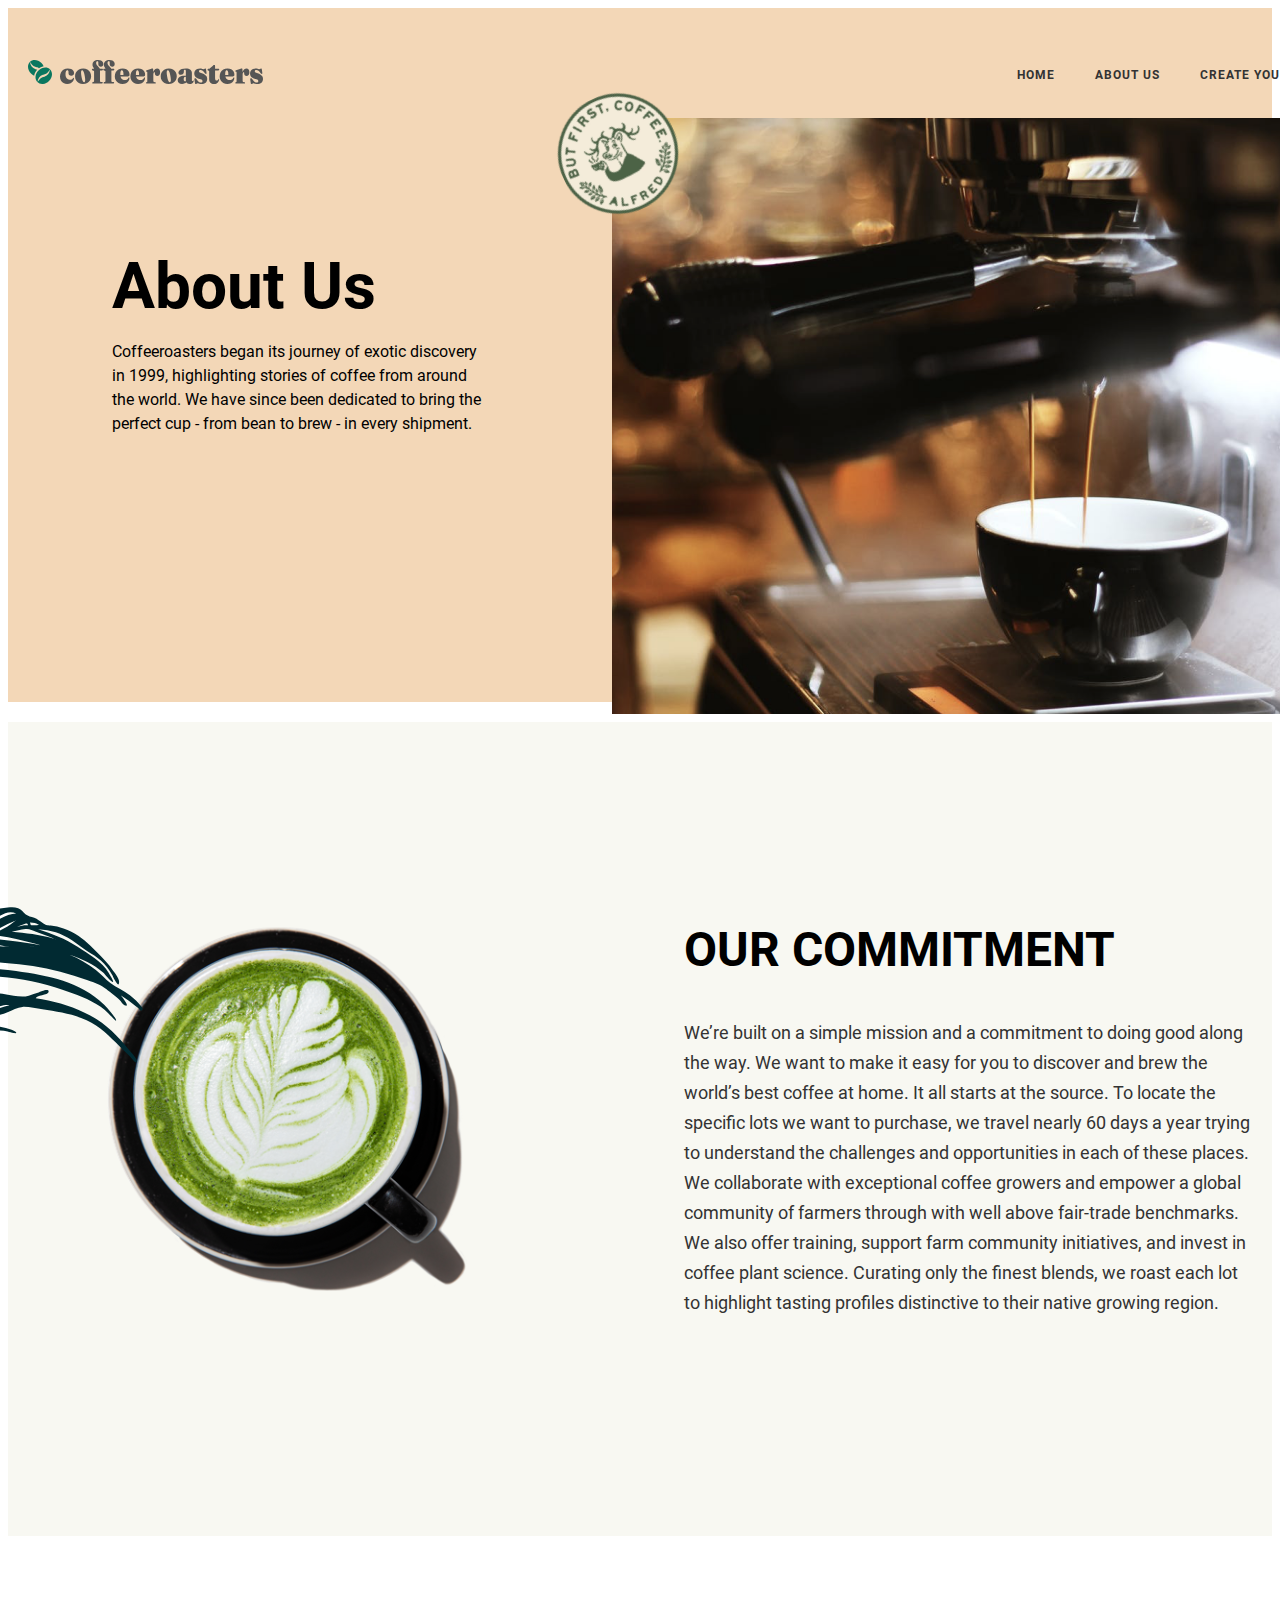
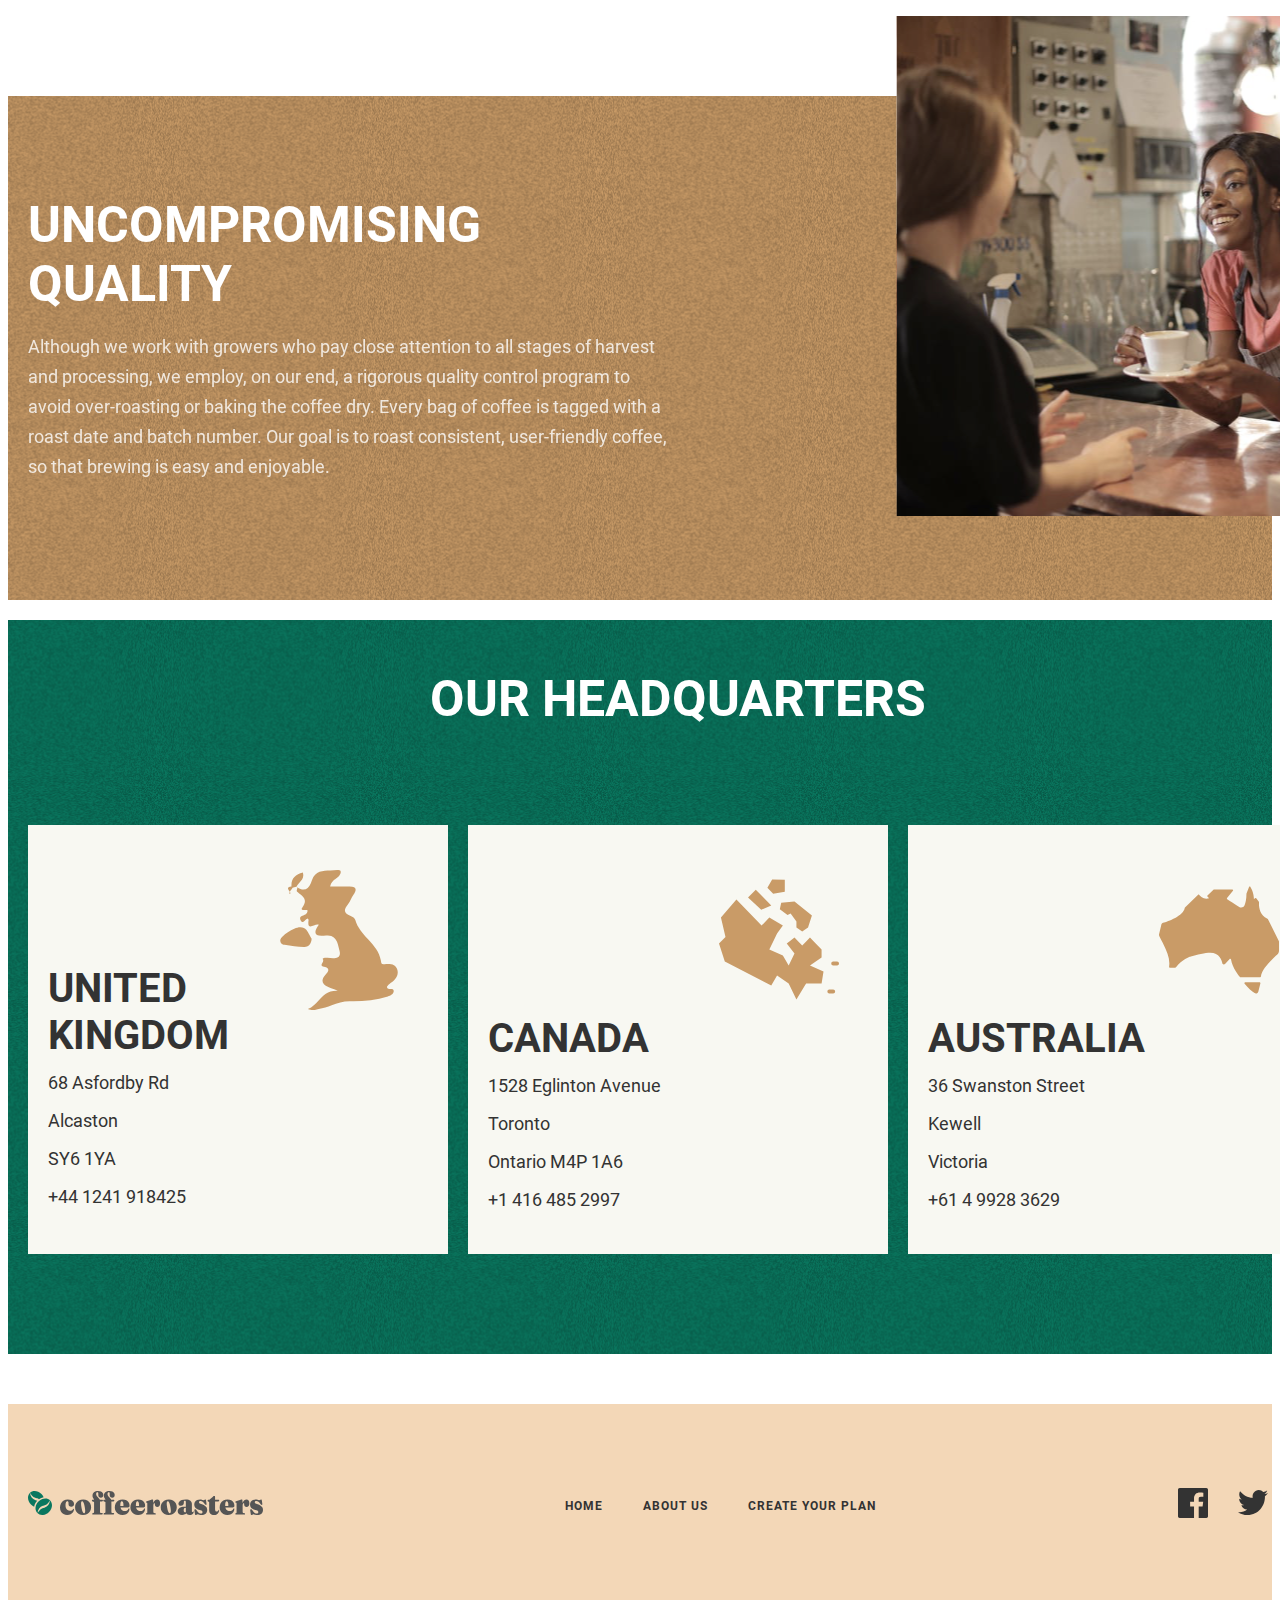
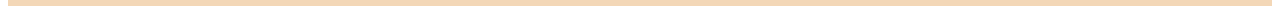
==== aboutus.html @ 7e629a8e "New commit" ====
<!DOCTYPE html>
<html lang="en">
<head>
    <meta charset="UTF-8">
    <meta http-equiv="X-UA-Compatible" content="IE=edge">
    <meta name="viewport" content="width=device-width, initial-scale=1.0">
    <title>Document</title>
    <link rel="stylesheet" href="./css/main.css">
</head>
<body>
    <!-- start site header -->
    <header class="site-header">
        <div class="container">
            <div class="header-wrapper">
                <a class="logo" href="index.html">
                    <img src="./images/logo.svg" alt="">
                </a>
                <ul class="header-list">
                    <li class="header-list-l">
                        <a class="header-a" href="">HOME</a>
                    </li>
                    <li class="header-list-l">
                        <a class="header-a" href="">ABOUT US</a>
                    </li>
                    <li class="header-list-l">
                        <a class="header-a" href="">Create your plan</a>
                    </li>
                </ul>
            </div>
        </div>
    </header>
    <!-- end of site header -->
    <section class="hero-section">
        
        <div class="container">
            <div class="hero-second-wrapper">
                <div class="second-hero-section-text">
                    <h2 class="second-section-main-text">About Us</h2>
                    <p class="second-section-next-text">Coffeeroasters began its journey of exotic discovery in 1999, highlighting stories of coffee from around the world. We have since been dedicated to bring the perfect cup - from bean to brew - in every shipment.</p>
                </div>
                <div class="second-hero-s-image">
                    <!-- <img class="dumalo" src="./images/bugu.svg" alt="" > -->
                    <img class="second-hero-image" src="./images/secondhero@2x.png"
                    width="710"
                    height="596"
                    alt="">
                </div>
                
            </div>
        </div>
        
    </section>
    <!-- end of hero section -->
    <!-- start next section -->
    <section class="commit">
        <div class="container">
            <div class="commit-wrapper">
                <img src="./images/cup.svg"
                width="360"
                height="364"
                alt="">
                <div class="commit-text">
                    <h2 class="commit-main-text">Our commitment</h2>
                    <p class="commit-next-text">We’re built on a simple mission and a commitment to doing good along the way. We want to make it easy for you to discover and brew the world’s best coffee at home. It all starts at the source. To locate the specific lots we want to purchase, we travel nearly 60 days a year trying to understand the challenges and opportunities in each of these places. We collaborate with exceptional coffee growers and empower a global community of farmers through with well above fair-trade benchmarks. We also offer training, support farm community initiatives, and invest in coffee plant science. Curating only the finest blends, we roast each lot to highlight tasting profiles distinctive to their native growing region.</p>
                </div>
            </div>
        </div>
    </section>
    <!-- end of next section -->
    <!-- start quality section -->
    <section class="quality">
        <div class="container">
            <div class="quality-wrapper">
                <div class="quality-text">
                    <h2 class="quality-main-text">Uncompromising quality</h2>
                    <p class="quality-next-text">
                        Although we work with growers who pay close attention to all stages of harvest and processing, we employ, on our end, a rigorous quality control program to avoid over-roasting or baking the coffee dry. Every bag of coffee is tagged with a roast date and batch number. Our goal is to roast consistent, user-friendly coffee, so that brewing is easy and enjoyable.
                    </p>
                </div>
                <div class="quality-img">
                    <img class="quality-hero" src="./images/negropa.svg" 
                    width="550"
                    height="500"
                    alt="">
                </div>
            </div>
        </div>
    </section>
    <!-- end of quality section -->
    <!-- start headquarter section -->
    <section class="headquarter">
        <div class="container">
            <h2 class="headquarter-text">Our headquarters</h2>
            <ul class="headquarter-wrap">
                <li class="headquarter-box">
                    <div class="hq-box-wrap">
                        <div class="hq-text-box">
                            <h3 class="hq-box-main-text">United Kingdom</h3>
                            <ul class="hq-box-text">
                                <li class="hq-box-text-start">68  Asfordby Rd</li>
                                <li class="hq-box-text-start"> Alcaston</li>
                                <li class="hq-box-text-start">SY6 1YA</li>
                                <li class="hq-box-text-start">+44 1241 918425</li>
                            </ul>
                        </div>
                        <img class="map-img" src="./images/unitedkingdom.svg"
                        width="120"
                        height="140"
                        alt="">
                    </div>
                </li>
                <li class="headquarter-box">
                    <div class="hq-box-wrap">
                        <div class="hq-text-box">
                            <h3 class="hq-box-main-text-2">Canada</h3>
                            <ul class="hq-box-text">
                                <li class="hq-box-text-start">1528  Eglinton Avenue</li>
                                <li class="hq-box-text-start"> Toronto</li>
                                <li class="hq-box-text-start">Ontario M4P 1A6</li>
                                <li class="hq-box-text-start">+1 416 485 2997</li>
                            </ul>
                        </div>
                        <img class="map-img" src="./images/canada.svg"
                        width="120"
                        height="140"
                        alt="">
                    </div>
                </li>
                <li class="headquarter-box">
                    <div class="hq-box-wrap">
                        <div class="hq-text-box">
                            <h3 class="hq-box-main-text-3">Australia</h3>
                            <ul class="hq-box-text">
                                <li class="hq-box-text-start">36 Swanston Street
                                </li>
                                <li class="hq-box-text-start"> Kewell</li>
                                <li class="hq-box-text-start">Victoria</li>
                                <li class="hq-box-text-start">+61 4 9928 3629</li>
                            </ul>
                        </div>
                        <img class="map-img" src="./images/australia.svg"
                        width="120"
                        height="140"
                        alt="">
                    </div>
                </li>
            </ul>
        </div>
    </section>
    <!-- end of headquarter section -->
    <footer class="site-footer">
        <div class="container">
            <div class="footer-wrapper">
                <a class="logo" href="index.html">
                    <img src="./images/logo.svg" alt="">
                </a>
                <ul class="header-list">
                    <li class="header-list-l">
                        <a class="header-a" href="">HOME</a>
                    </li>
                    <li class="header-list-l">
                        <a class="header-a" href="">ABOUT US</a>
                    </li>
                    <li class="header-list-l">
                        <a class="header-a" href="">Create your plan</a>
                    </li>
                </ul>
                <ul class="connection">
                    <li class="conn-list">
                        <a class="conn-icon" href="">
                            <img src="./images/facebook.svg" alt=""></a>
                        </li>
                        <li class="conn-list">
                            <a class="conn-icon" href="">
                                <img src="./images/twitter.svg" alt=""></a>
                            </li>
                            <li class="conn-list">
                                <a class="conn-icon" href="">
                                    <img src="./images/insta.svg" alt=""></a>
                                </li>
                            </ul>
                        </div>
                    </div>
                    
                </footer>
                <!-- end of footer -->
                
            </body>
            </html>
---- css/main.css ----
:root{
  --white:#fff;
  
}

@font-face {
  font-family: 'Roboto';
  font-style: normal;
  font-weight: 400;
  src: url('../fonts/roboto-v30-latin-regular.eot');
  src: url('../fonts/roboto-v30-latin-regular.eot?#iefix') format('embedded-opentype'), 
  url('../fonts/roboto-v30-latin-regular.woff2') format('woff2'), 
  url('../fonts/roboto-v30-latin-regular.woff') format('woff'), 
  
}
@font-face {
  font-family: 'Roboto';
  font-style: normal;
  font-weight: 500;
  src: url('../fonts/roboto-v30-latin-500.eot'); 
  src: url('../fonts/roboto-v30-latin-500.eot?#iefix') format('embedded-opentype'), 
  url('../fonts/roboto-v30-latin-500.woff2') format('woff2'), 
  url('../fonts/roboto-v30-latin-500.woff') format('woff'), 
  
}

@font-face {
  font-family: 'Roboto';
  font-style: normal;
  font-weight: 700;
  src: url('../fonts/roboto-v30-latin-700.eot'); 
  src: url('../fonts/roboto-v30-latin-700.eot?#iefix') format('embedded-opentype'), 
  url('../fonts/roboto-v30-latin-700.woff2') format('woff2'),
  url('../fonts/roboto-v30-latin-700.woff') format('woff'), 
}
*{
  box-sizing: border-box;
}
body{
  font-family: "Roboto" , "Arial" , sans-serif;
}
.container{
  width: 1340px;
  margin-right: auto;
  margin-left: auto;
  padding-right: 20px;
  padding-left: 20px;
  
}
.site-header{
  padding-top: 40px;
  background-image: url("../images/bi1.svg");
  /* background-repeat: no-repeat; */
  background-position: center;
  
}
.header-wrapper{
  display: flex;
  justify-content: space-between;
  align-items: center;
}

.header-list{
  display: flex;
  
}

.header-list-l{
  list-style: none;
}
.header-list-l:not(:last-child){
  padding-right: 40px;
}
.header-a{
  text-decoration: none;
  font-style: normal;
  font-weight: 700;
  font-size: 12px;
  line-height: 14px;
  /* identical to box height */
  
  letter-spacing: 1px;
  text-transform: uppercase;
  
  color: #333333;
}
.hero-section{
  display: flex;
  flex-direction: row-reverse;
  background-image: url("../images/bi1.svg");
  /* background-repeat: no-repeat; */
  background-position:  center ;
}

.hero-section-text{
  margin-left: -270px;
  
  
  
}
.section-main-text{
  margin-top: 156px;
  width: 475px;
  font-weight: 700;
  font-size: 64px;
  line-height: 75px;
  
  color: #000000;
  
}
.section-next-text{
  padding-bottom: 34px;
  width: 464px;
  font-weight: 400;
  font-size: 16px;
  line-height: 24px;
  
  color: #000000;
  
  mix-blend-mode: normal;
  
}
.section-a{
  display: inline-block;
  margin-bottom: 196px;
  
  /* width: 145px; */
  font-weight: 500;
  font-size: 16px;
  line-height: 19px;
  text-decoration: none;
  padding: 16px 24px;
  
  text-align: center;
  letter-spacing: 1px;
  text-transform: uppercase;
  
  color: #FFFFFF;
  mix-blend-mode: normal;
  
  background: #0A775F;
  border-radius: 100px;
  
}
.hero-s-image{
  position: relative;
  width: 710px;
  height: 696px;
  top: calc(50% - 16px);
  left: calc(50% - 1374px);
  
  
}
/* .hero-s-image::before{
  position: absolute;
  z-index: 1;
  background-position-x:calc( 50% - -31px);
  background-position-y: calc( 50% - 100px) ;
  top: 60px;
  left: 960px;
  display: inline-block;
  content: "";
  background-image: url("../images/bugu.svg");
  background-repeat: no-repeat;
  background-size: 160px;
  width: 250px;
  height: 200px;
  
  
} */
.dumalo{
  position: absolute;
  z-index: 1;
  top: -30px;
  left: 1310px;
  display: inline-block;
  width: 160px;
  height: 160px;
  
}
.hero-image{
  position: absolute;
  width: 710px;
  height: 696px;
  top: 32px;
  left: 1383px;
  
  
}

.collection{
  margin-top: 20px; 
  padding-top: 20px;
  background-image: url("../images/bi2.svg");
  /* background-repeat: no-repeat; */
  background-position:  center ;
  
}
.collection-main-text{
  
  font-weight: 700;
  font-size: 50px;
  line-height: 59px;
  text-align: center;
  font-variant: small-caps;
  
  color: #000000;
}

.collection-list-start{
  margin-right: 11px;
  position: relative;
  left: 163px;
  top: 30px;
  display: flex;
  align-items: center;
  
  
  list-style: none;
}

.collection-list-start::before{
  position: absolute;
  z-index: 1;
  top: calc(50% - 300px);
  left: calc(50% - 1077px);
  display: inline-block;
  content: "";
  background-image: url("../images/barg-d.svg");
  background-repeat: no-repeat;
  background-size: 100%;
  width: 400px;
  height: 400px;
  
}
.danche-img{
  width: 450px;
  height: 375px;
  margin-left: -150px;
}
.in-danche{
  margin-top: -100px;
  margin-left: 160px;
  
}
.in-danche-main-text{
  margin-bottom: 0;
  
  font-weight: 700;
  font-size: 33px;
  line-height: 26px;
  text-transform: uppercase;
  
  color: #333333;
}
.in-danche-next-text{
  width: 450px;
  font-weight: 400;
  font-size: 22px;
  line-height: 34px;
  color: #333333;
  
}
.collection-list-start-2{
  margin-right: 11px;
  position: relative;
  left: 163px;
  top: 30px;
  display: flex;
  align-items: center;
  
  
  list-style: none;
}
.collection-list-start-2::after{
  position: absolute;
  z-index: 1;
  
  top: calc(50% - 16px);
  left: calc(50% - -385px);
  
  display: inline-block;
  content: "";
  background-image: url("../images/barg-a.svg");
  background-repeat: no-repeat;
  background-size: 100%;
  width: 400px;
  height: 450px;
  
}
.gran-img{
  margin-top: 40px;
  margin-left: 100px;
}

.collection-list-start-3{
  margin-right: 11px;
  position: relative;
  left: 163px;
  top: 30px;
  display: flex;
  align-items: center;
  
  
  list-style: none;
}
.collection-list-start-3:after{
  position: absolute;
  
  
  top: calc(50% - 300px);
  left: calc(50% - -350px);
  
  display: inline-block;
  content: "";
  background-image: url("../images/barg-b.svg");
  background-repeat: no-repeat;
  background-size: 100%;
  width: 250px;
  height: 215px;
  
}
.in-danche-picolo{
  margin-left: 200px;
}
.collection-list-start-4{
  padding-bottom: 50px;
  margin-right: 11px;
  position: relative;
  left: 163px;
  top: 30px;
  display: flex;
  align-items: center;
  
  
  list-style: none;
}

.collection-list-start-4::before{
  position: absolute;
  z-index: 1;
  top: calc(50% - 203px);
  left: calc(50% - 1005px);
  display: inline-block;
  content: "";
  background-image: url("../images/barg-c.svg");
  background-repeat: no-repeat;
  background-size: 100%;
  width: 316px;
  height: 290px;
  
}


.choose{
  
  background-image: url("../images/bi3.svg");
  
  background-position:  center ;
  height: 703px;
  
}
.choose-main-text{
  margin-top: 0;
  margin-bottom: 0;
  
  padding-top: 50px;
  font-weight: 700;
  font-size: 50px;
  line-height: 59px;
  /* identical to box height */
  
  text-align: center;
  text-transform: uppercase;
  
  color: #FFFFFF;
  
}
.choose-next-text{
  margin-right: auto;
  margin-left: auto;
  width: 581px;
  font-weight: 400;
  font-size: 16px;
  line-height: 28px;
  text-align: center;
  
  color: #FFFFFF;
  
  mix-blend-mode: normal;
  opacity: 0.8;
  
}
.choose-wrapper{
  display: flex;
  position: absolute;
  left: calc(50% - 703px);
  margin-top: 60px;
}
.choose-wrapper::before{
  position: absolute;
  z-index: 1;
  top: calc(50% - 370px);
  left: calc(50% - 700px);
  display: inline-block;
  content: "";
  background-image: url("../images/harflar.svg");
  background-repeat: no-repeat;
  background-size: 100%;
  width: 110px;
  height: 120px;
  
}
.choose-list:nth-child(2){
  padding-right: 20px;
  padding-left: 20px;
}
.choose-list{
  list-style: none;
  
}
.choose-list-text{
  margin-bottom: 0;
  font-weight: 700;
  font-size: 28px;
  line-height: 35px;
  text-transform: uppercase;
  
  color: #333333;
  
}
.choose-list-next-text{
  width: 370px;
  font-weight: 400;
  font-size: 18px;
  line-height: 28px;
  
  color: #333333;
  
}

.work{
  margin-top: 289px;
  background-image: url("../images/bi4.svg");
  
  background-position:  center ;
  height: 826px;
  
}
.work::after{
  position: relative;
  z-index: 1;
  top: calc(50% - 1039px);
  left: calc(50% - -418px);
  
  display: inline-block;
  content: "";
  background-image: url("../images/butfirst.svg");
  background-repeat: no-repeat;
  background-size: 100%;
  width: 190px;
  height: 150px;
  
}

.line{
  margin-top: 110px;
  
}
.kvadrat{
  display: flex;
  position: relative;
  
}
.kvadrat-s:nth-child(2){
  
  margin-left: 437px;
}
.kvadrat-s:nth-child(3){
  margin-left: 880px;
}
.kvadrat-s{
  width: 60px;
  height: 60px;
  background: #F8F8F2;
  border: 4px solid #C99B67;
  position: absolute;
  top: calc(50% - 36px);
}
.work-boxes{
  display: flex;
  padding-top: 20px;
  padding-left: 0;
  
}
.work-list{
  list-style: none;
  width: 420px;
  height: 396px;
  
  background: #F8F8F2;
  
}
.work-list:nth-child(2){
  margin-right: 20px;
  margin-left: 20px;
}
.work-num{
  text-align: end;
  margin: 20px 20px;
  font-weight: 400;
  font-size: 50px;
  line-height: 50px;
  color: #333333;
  
  opacity: 0.8;
  
}
.work-text{
  margin-left: 20px;
  width: 231px;
  font-weight: 700;
  font-size: 33px;
  line-height: 47px;
  text-transform: uppercase;
  
  color: #333333;
  
}
.work-next-text{
  margin-left: 20px;
  width: 385px;
  font-weight: 400;
  font-size: 18px;
  line-height: 28px;
  color: #333333;
  
}
/* second-page */

.hero-second-wrapper{
  display: flex;
  justify-content: space-between;
  
}
.second-hero-section-text{
  width: 372px;
  margin-left: 84px;
  
}
.second-section-main-text{
  margin-top: 150px;
  margin-bottom: 0;
  font-weight: 700;
  font-size: 64px;
  line-height: 75px;
  color: #000000;
  
}
.second-section-next-text{
  padding-bottom: 250px;
  font-weight: 400;
  font-size: 16px;
  line-height: 24px;
  color: #000000;
  
}
.second-hero-s-image{
  position: relative;
  /* width: 710px;
  height: 596px;
  top: calc(50% - 16px);
  left: calc(50% - 565px); */
  
  
}
.second-hero-s-image::before{
  position: absolute;
  z-index: 1;
  content: "";
  display: inline-block;
  width: 160px;
  height: 160px;
  background-image: url("../images/bugu.svg");
  background-repeat: no-repeat;
  background-size: 160px;
  transform: translate(-446%, -16%);
  
}
.second-hero-image{
  position: absolute;
  width: 710px;
  height: 596px;
  top: calc(50% - 283px);
  left: calc(50% - 640px);
  
}
.commit{ 
  margin-top: 20px;
  padding-top: 160px;
  background-image: url("../images/bi2.svg");
  /* background-repeat: no-repeat; */
  background-position:  center ;
  
}
.commit-wrapper{
  position: relative;
  padding-bottom: 200px;
  display: flex;
  justify-content: space-around;
  align-items: center;
  
}
.commit-text{
  padding-left: 60px;
  width: 626px;
  
}
.commit-main-text{
  font-weight: 700;
  font-size: 48px;
  line-height: 56px;
  text-transform: uppercase;
  
  color: #000000;
  
}
.commit-next-text{
  font-weight: 400;
  font-size: 18px;
  line-height: 30px;
  color: #333333;
  
}
.commit-wrapper::before{
  position: absolute;
  z-index: 1;
  top: calc(50% - 410px);
  left: calc(50% - 935px);
  display: inline-block;
  content: "";
  background-image: url("../images/barg-d.svg");
  background-repeat: no-repeat;
  background-size: 100%;
  width: 400px;
  height: 400px;
  
}
.quality{
  margin-top: 160px;
  background-image: url("../images/bi3.svg");
  
  background-position:  center ;
  
}
.quality-wrapper{
  display: flex;
  justify-content: space-between;
  
}
.quality-text{
  width: 639px;
  padding-top: 100px;
  
}
.quality-main-text{
  margin: 0;
  width: 400px;
  font-weight: 700;
  font-size: 50px;
  line-height: 59px;
  text-transform: uppercase;
  
  color: #FFFFFF;
}
.quality-next-text{
  font-weight: 400;
  font-size: 18px;
  line-height: 30px;
  color: #FFFFFF;
  
  mix-blend-mode: normal;
  opacity: 0.8;
  
}
.quality-img{
  position: relative;
  top: -80px;
  left: 60px;
  
}
.quality-hero{
  width: 550px;
  height: 500px;
}

.headquarter{
  margin-top: 20px;
  background-image: url("../images/bi4.svg");
  
  background-position:  center ;
  
}
.headquarter-text{
  margin: 0;
  padding-top: 50px;
  font-weight: 700;
  font-size: 50px;
  line-height: 59px;
  text-align: center;
  text-transform: uppercase;
  color: #FFFFFF;
}
.headquarter-wrap{
  padding: 0;
  display: flex;
  
}
.headquarter-box{
  margin-top: 80px;
  margin-bottom: 100px;
  list-style: none;
  width: 433px;
  /* height: 396px; */
  background: #F8F8F2;
  
}
.hq-box-wrap{
  display: flex;
  
}
.hq-text-box{
  
}
.hq-box-main-text{
  margin: 0;
  padding-top: 140px;
  padding-left: 20px;
  width: 231px;
  font-weight: 700;
  font-size: 40px;
  line-height: 47px;
  text-transform: uppercase;
  color: #333333;
}
.hq-box-main-text-2{
  margin: 0;
  padding-top: 190px;
  padding-left: 20px;
  width: 231px;
  font-weight: 700;
  font-size: 40px;
  line-height: 47px;
  text-transform: uppercase;
  color: #333333;
}
.hq-box-main-text-3{
  margin: 0;
  padding-top: 190px;
  padding-left: 20px;
  width: 231px;
  font-weight: 700;
  font-size: 40px;
  line-height: 47px;
  text-transform: uppercase;
  color: #333333;
}
.hq-box-text{
  padding-left: 20px;
  padding-bottom: 40px;
}
.hq-box-text-start{
  margin-top: 10px;
  list-style: none;
  font-weight: 400;
  font-size: 18px;
  line-height: 28px;
  color: #333333;
  
}
.map-img{
  margin-top: 45px;
  margin-left: 20px;
}
.headquarter-box:nth-child(2){
  margin-right: 20px;
  margin-left: 20px;
}










.site-footer{
  margin-top: 50px;
  padding-top: 68px;
  padding-bottom: 68px;
  background-image: url("../images/bi1.svg");
  
  background-position: center;
  
}
.footer-wrapper{
  display: flex;
  justify-content: space-between;
  align-items: center;
  
}

.connection{
  display: flex;
  align-items: center;
  
}
.conn-list{
  list-style: none;
  
}
.conn-list:nth-child(2){
  padding-right: 30px;
  padding-left: 30px;
}
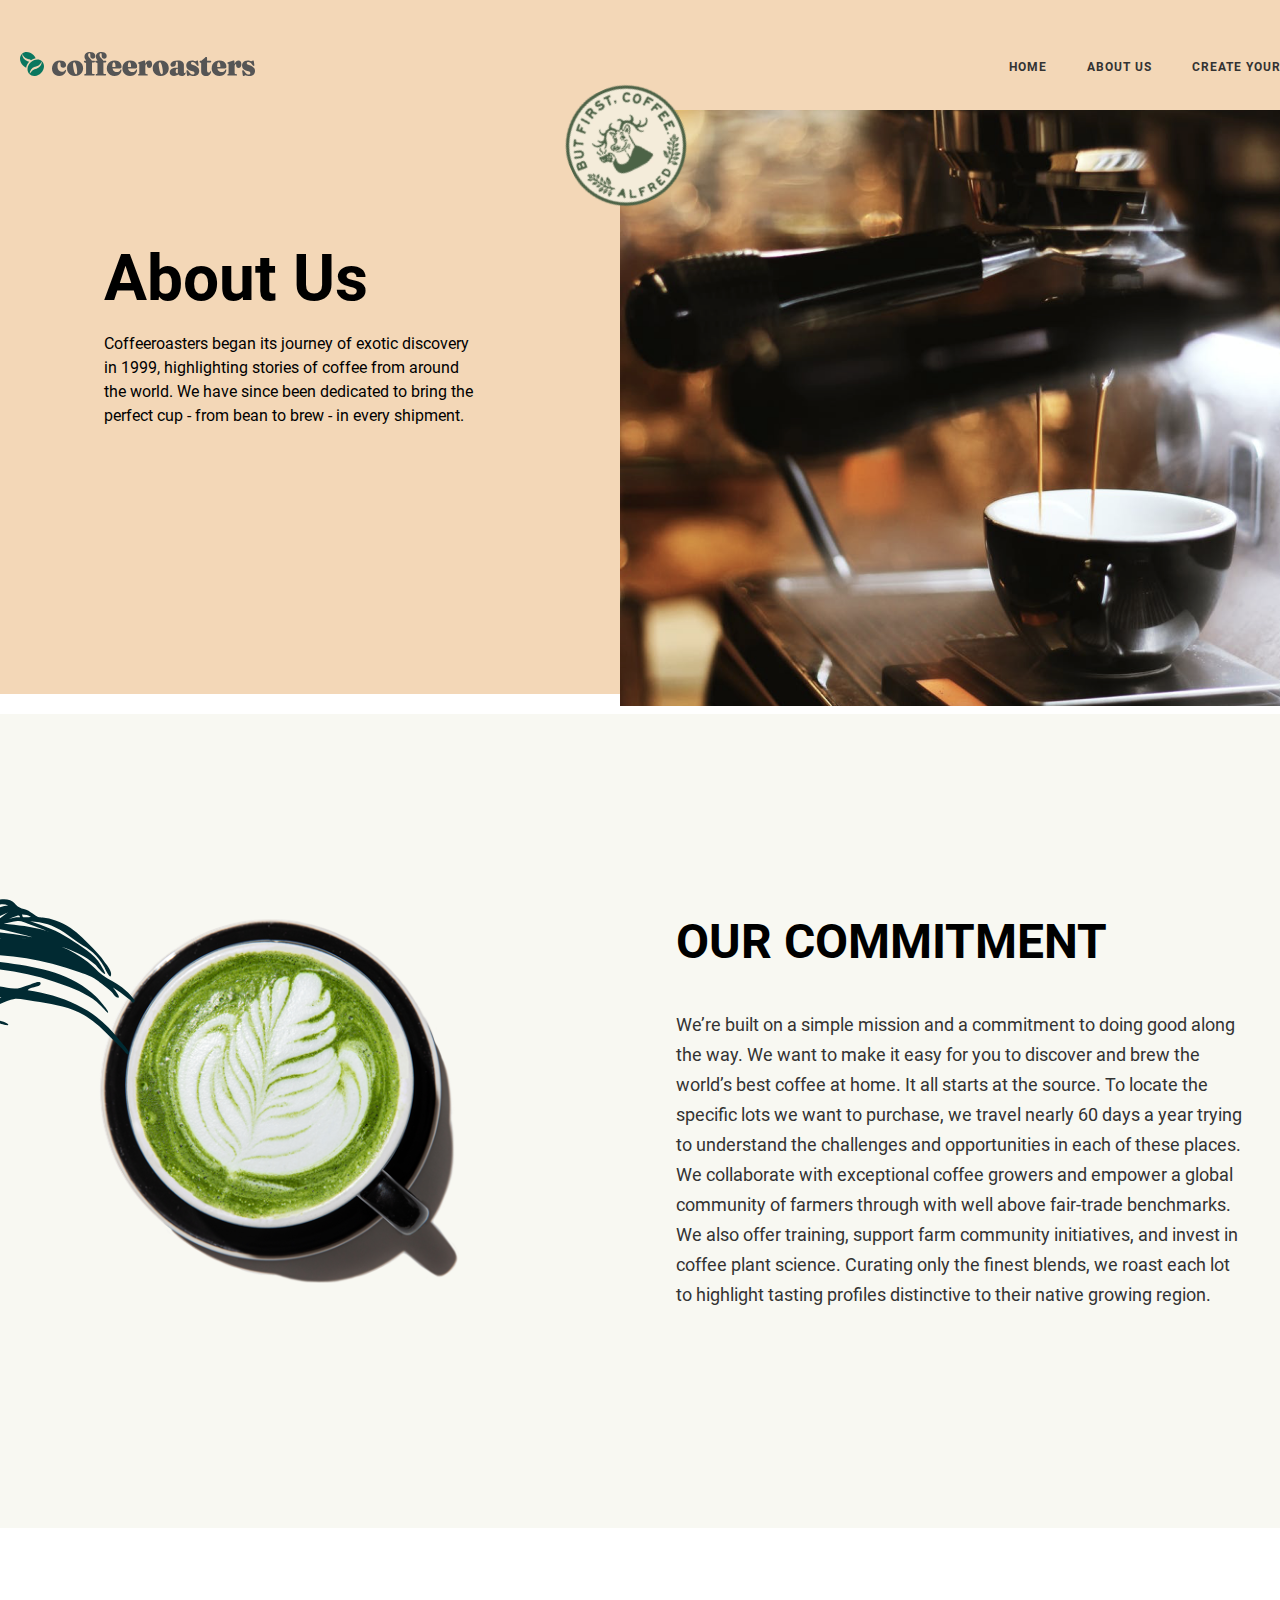
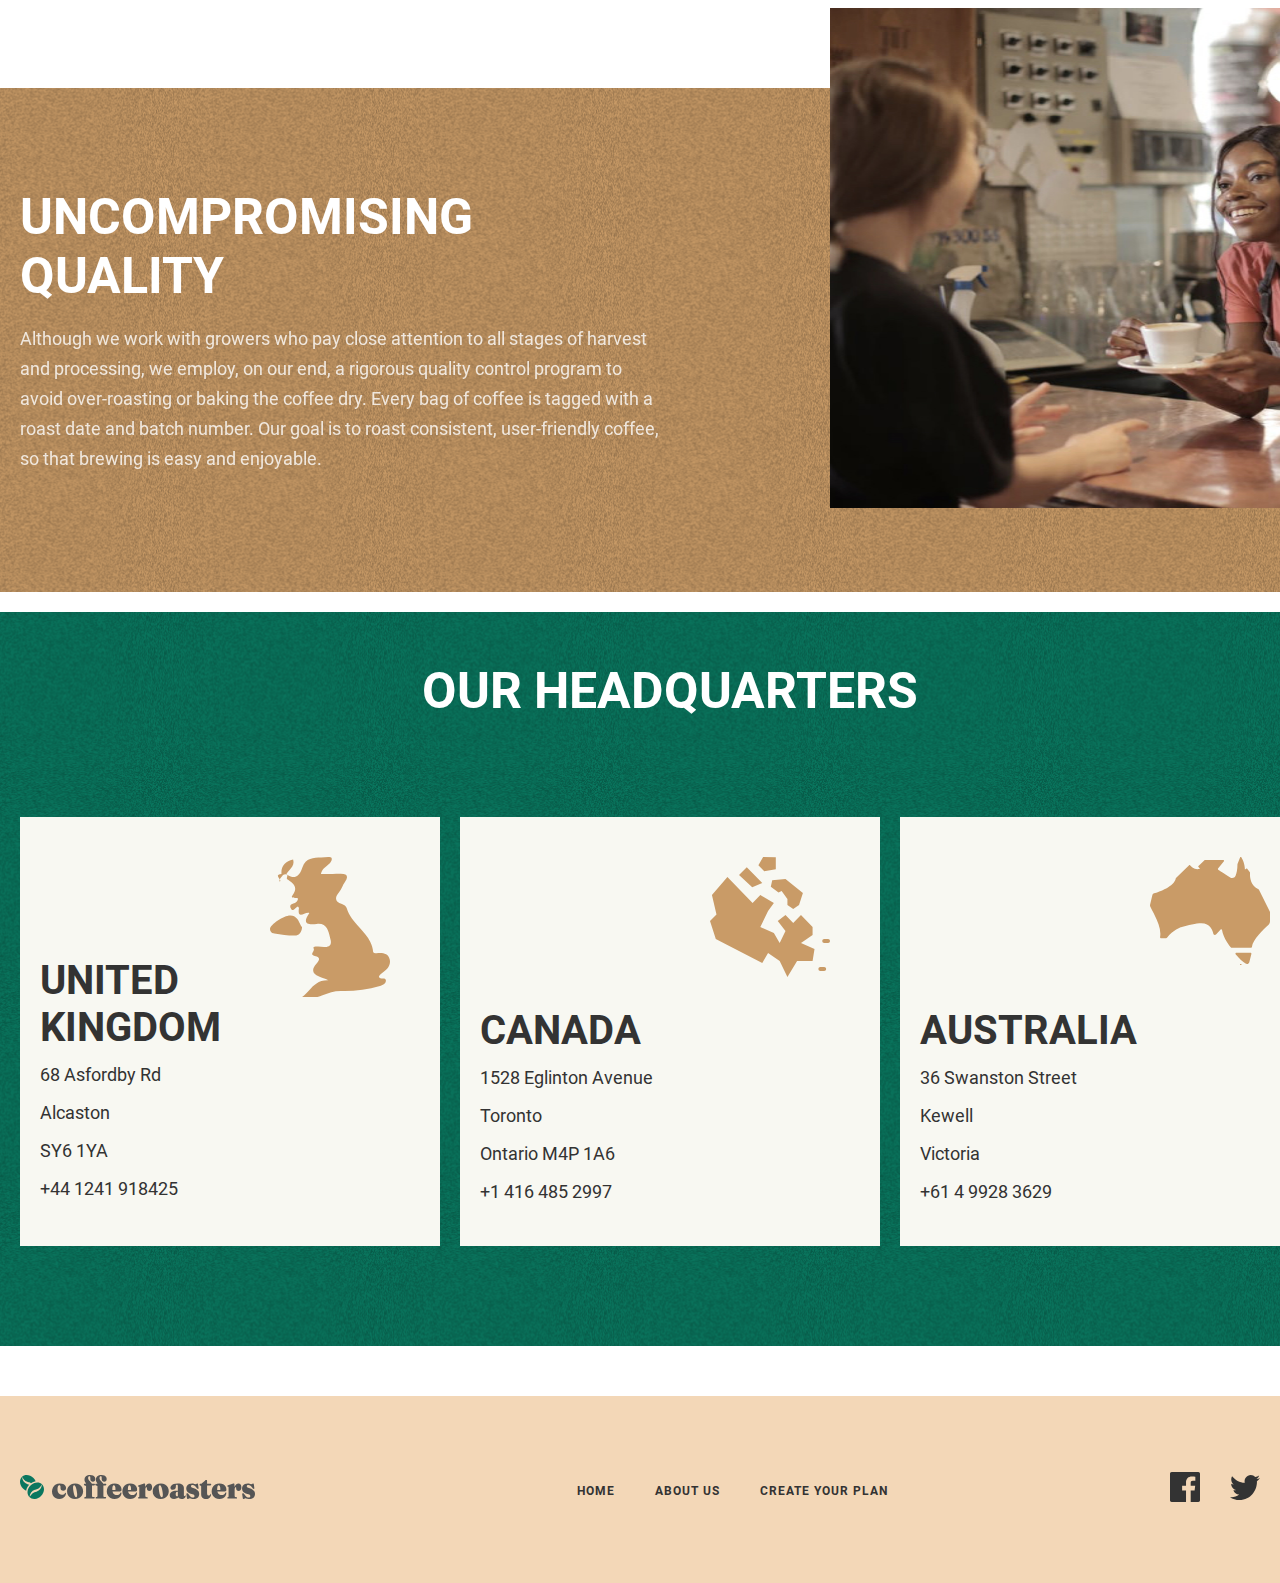
==== commit 02e5241a: "Change aboutus page" ====
--- a/aboutus.html
+++ b/aboutus.html
@@ -17,13 +17,13 @@
                 </a>
                 <ul class="header-list">
                     <li class="header-list-l">
-                        <a class="header-a" href="">HOME</a>
+                        <a class="header-a" href="index.html">HOME</a>
                     </li>
                     <li class="header-list-l">
-                        <a class="header-a" href="">ABOUT US</a>
+                        <a class="header-a" href="aboutus.html">ABOUT US</a>
                     </li>
                     <li class="header-list-l">
-                        <a class="header-a" href="">Create your plan</a>
+                        <a class="header-a" href="createplan.html">Create your plan</a>
                     </li>
                 </ul>
             </div>
@@ -78,7 +78,7 @@
                     </p>
                 </div>
                 <div class="quality-img">
-                    <img class="quality-hero" src="./images/negropa.svg" 
+                    <img class="quality-hero" src="./images/negropa.jpg" 
                     width="550"
                     height="500"
                     alt="">
@@ -95,53 +95,55 @@
                 <li class="headquarter-box">
                     <div class="hq-box-wrap">
                         <div class="hq-text-box">
-                            <h3 class="hq-box-main-text">United Kingdom</h3>
+                            <h3 class="hq-box-main-text">
+                                <a class="hq-a-box" href="">United Kingdom</a>
+                                </h3>
                             <ul class="hq-box-text">
                                 <li class="hq-box-text-start">68  Asfordby Rd</li>
                                 <li class="hq-box-text-start"> Alcaston</li>
                                 <li class="hq-box-text-start">SY6 1YA</li>
-                                <li class="hq-box-text-start">+44 1241 918425</li>
+                                <li class="hq-box-text-start">
+                                    <a class="tel-hq" href="tel:+441241918425">
+                                        +44 1241 918425</a>
+                                    </li>
                             </ul>
                         </div>
-                        <img class="map-img" src="./images/unitedkingdom.svg"
-                        width="120"
-                        height="140"
-                        alt="">
                     </div>
                 </li>
                 <li class="headquarter-box">
                     <div class="hq-box-wrap">
                         <div class="hq-text-box">
-                            <h3 class="hq-box-main-text-2">Canada</h3>
+                            <h3 class="hq-box-main-text-2">
+                                <a class="hq-a-box" href="">Canada</a>
+                                </h3>
                             <ul class="hq-box-text">
                                 <li class="hq-box-text-start">1528  Eglinton Avenue</li>
                                 <li class="hq-box-text-start"> Toronto</li>
                                 <li class="hq-box-text-start">Ontario M4P 1A6</li>
-                                <li class="hq-box-text-start">+1 416 485 2997</li>
+                                <li class="hq-box-text-start">
+                                   <a class="tel-hq" href="tel:+14164852997"> +1 416 485 2997</a></li>
                             </ul>
                         </div>
-                        <img class="map-img" src="./images/canada.svg"
-                        width="120"
-                        height="140"
-                        alt="">
                     </div>
                 </li>
                 <li class="headquarter-box">
                     <div class="hq-box-wrap">
                         <div class="hq-text-box">
-                            <h3 class="hq-box-main-text-3">Australia</h3>
+                            <h3 class="hq-box-main-text-3">
+                                <a class="hq-a-box" href="">Australia</a>
+                                </h3>
                             <ul class="hq-box-text">
                                 <li class="hq-box-text-start">36 Swanston Street
                                 </li>
                                 <li class="hq-box-text-start"> Kewell</li>
                                 <li class="hq-box-text-start">Victoria</li>
-                                <li class="hq-box-text-start">+61 4 9928 3629</li>
+                                <li class="hq-box-text-start">
+                                    <a class="tel-hq" href="tel:+61499283629">
+                                        +61 4 9928 3629</a>
+                                    </li>
+                                </li>
                             </ul>
                         </div>
-                        <img class="map-img" src="./images/australia.svg"
-                        width="120"
-                        height="140"
-                        alt="">
                     </div>
                 </li>
             </ul>
@@ -156,13 +158,13 @@
                 </a>
                 <ul class="header-list">
                     <li class="header-list-l">
-                        <a class="header-a" href="">HOME</a>
+                        <a class="header-a" href="index.html">HOME</a>
                     </li>
                     <li class="header-list-l">
-                        <a class="header-a" href="">ABOUT US</a>
+                        <a class="header-a" href="aboutus.html">ABOUT US</a>
                     </li>
                     <li class="header-list-l">
-                        <a class="header-a" href="">Create your plan</a>
+                        <a class="header-a" href="createplan.html">Create your plan</a>
                     </li>
                 </ul>
                 <ul class="connection">
--- a/css/main.css
+++ b/css/main.css
@@ -37,7 +37,9 @@
   box-sizing: border-box;
 }
 body{
+  margin: 0;
   font-family: "Roboto" , "Arial" , sans-serif;
+  overflow-x: hidden;
 }
 .container{
   width: 1340px;
@@ -47,6 +49,20 @@
   padding-left: 20px;
   
 }
+.visually-hidden {
+  position: absolute;
+  width: 1px;
+  height: 1px;
+  margin: -1px;
+  border: 0;
+  padding: 0;
+  
+  white-space: nowrap;
+  clip-path: inset(100%);
+  clip: rect(0 0 0 0);
+  overflow: hidden;
+}
+
 .site-header{
   padding-top: 40px;
   background-image: url("../images/bi1.svg");
@@ -68,6 +84,7 @@
 .header-list-l{
   list-style: none;
 }
+
 .header-list-l:not(:last-child){
   padding-right: 40px;
 }
@@ -86,17 +103,15 @@
 }
 .hero-section{
   display: flex;
-  flex-direction: row-reverse;
   background-image: url("../images/bi1.svg");
   /* background-repeat: no-repeat; */
   background-position:  center ;
+
 }
 
 .hero-section-text{
-  margin-left: -270px;
-  
-  
-  
+  margin-left: 84px;
+
 }
 .section-main-text{
   margin-top: 156px;
@@ -144,47 +159,26 @@
 }
 .hero-s-image{
   position: relative;
-  width: 710px;
-  height: 696px;
-  top: calc(50% - 16px);
-  left: calc(50% - 1374px);
-  
-  
-}
-/* .hero-s-image::before{
+}
+.hero-s-image::before{
   position: absolute;
   z-index: 1;
-  background-position-x:calc( 50% - -31px);
-  background-position-y: calc( 50% - 100px) ;
-  top: 60px;
-  left: 960px;
-  display: inline-block;
-  content: "";
+  content: "";
+  display: inline-block;
+  width: 160px;
+  height: 160px;
   background-image: url("../images/bugu.svg");
   background-repeat: no-repeat;
   background-size: 160px;
-  width: 250px;
-  height: 200px;
-  
-  
-} */
-.dumalo{
-  position: absolute;
-  z-index: 1;
-  top: -30px;
-  left: 1310px;
-  display: inline-block;
-  width: 160px;
-  height: 160px;
+  transform: translate(420%, -474%);
   
 }
 .hero-image{
   position: absolute;
   width: 710px;
   height: 696px;
-  top: 32px;
-  left: 1383px;
-  
+  top: calc(50% - 696px);
+  left: calc(50% + 95px);
   
 }
 
@@ -536,6 +530,10 @@
   color: #333333;
   
 }
+
+
+
+
 /* second-page */
 
 .hero-second-wrapper{
@@ -717,6 +715,7 @@
   
 }
 .headquarter-box{
+  position: relative;
   margin-top: 80px;
   margin-bottom: 100px;
   list-style: none;
@@ -724,6 +723,34 @@
   /* height: 396px; */
   background: #F8F8F2;
   
+}
+
+.headquarter-box::after{
+  position: absolute;
+  top: 40px;
+  left: 250px;
+  content: "";
+  background-image: url("../images/unitedkingdom.svg");
+  width: 120px;
+  height: 140px;
+}
+.headquarter-box:nth-child(2):after{
+  position: absolute;
+  top: 40px;
+  left: 250px;
+  content: "";
+  background-image: url("../images/canada.svg");
+  width: 120px;
+  height: 120px;
+}
+.headquarter-box:nth-child(3):after{
+  position: absolute;
+  top: 40px;
+  left: 250px;
+  content: "";
+  background-image: url("../images/australia.svg");
+  width: 120px;
+  height: 108px;
 }
 .hq-box-wrap{
   display: flex;
@@ -743,6 +770,10 @@
   text-transform: uppercase;
   color: #333333;
 }
+.hq-a-box{
+  color: #333333;
+  text-decoration: none;
+}
 .hq-box-main-text-2{
   margin: 0;
   padding-top: 190px;
@@ -778,6 +809,16 @@
   color: #333333;
   
 }
+.tel-hq{
+  text-decoration: none;
+  list-style: none;
+  font-weight: 400;
+  font-size: 18px;
+  line-height: 28px;
+  color: #333333;
+  
+
+}
 .map-img{
   margin-top: 45px;
   margin-left: 20px;
@@ -786,6 +827,258 @@
   margin-right: 20px;
   margin-left: 20px;
 }
+
+
+
+
+/* last page */
+
+.work-2{
+  margin-top: 20px;
+  background-image: url("../images/bi4.svg");
+  
+  background-position:  center ;
+  height: 620px;
+  
+}
+
+.form-section{
+  margin-top: 20px;
+  background-image: url("../images/bi2.svg");
+  /* background-repeat: no-repeat; */
+  background-position:  center ;
+  
+}
+.form-section-wrap{
+  display: flex;
+  
+}
+.reference{
+  padding-top: 20px;
+  padding-left: 0;
+}
+.reference-list{
+  padding-top: 35px;
+  list-style: none;
+  
+}
+.reference-a{
+  padding-bottom: 5px;
+  text-decoration: none;
+  font-weight: 700;
+  font-size: 28px;
+  line-height: 33px;
+  text-transform: uppercase;
+  
+  color: #555555;
+}
+.reference-a:hover{
+  color: #000000;
+  border-bottom: 4px dashed #C99B67;
+}
+
+.form-s{
+  
+}
+.form-s-u{
+  
+}
+.form-s-l{
+  list-style: none;
+  
+}
+.new-tag{
+  padding-top: 60px;
+  padding-left: 280px;
+  
+}
+.new-s-tag{
+  /* width: 660px; */
+  list-style: none;
+  font-weight: 700;
+  font-size: 32px;
+  line-height: 35px;
+  text-transform: uppercase;
+  
+  color: #000000;
+  
+  
+}
+.new-s-tag::after{
+  content: "";
+  display: inline-block;
+  background-image: url("../images/strelka.svg");
+  background-repeat: no-repeat;
+  background-position: calc(50%) calc(50% - 2px);
+  width: 17px;
+  height: 20px;
+  margin-left: 55px;
+  
+}
+.sum-wrap{
+  position: relative;
+  display: flex;
+  
+}
+.sum-wrap::after{
+  position: absolute;
+  z-index: 1;
+  top: calc(50% + 11px);
+  left: calc(50% + 385px);
+  display: inline-block;
+  content: "";
+  background-image: url(../images/group.svg);
+  background-repeat: no-repeat;
+  background-size: 100%;
+  width: 400px;
+  height: 450px;
+}
+.sum-wrap-1{
+  display: flex;
+  
+}
+.sum-wrap-2{
+  position: relative;
+  display: flex;
+  
+}
+.sum-wrap-2::before {
+  position: absolute;
+  z-index: 1;
+  top: calc(50% - 150px);
+  left: calc(50% - 1240px);
+  display: inline-block;
+  content: "";
+  background-image: url(../images/barg-d.svg);
+  background-repeat: no-repeat;
+  background-size: 100%;
+  width: 400px;
+  height: 400px;
+}
+.sum-wrap-3{
+  display: flex;
+  
+}
+.sum-wrap-4{
+  position: relative;
+  display: flex;
+  
+}
+.sum-wrap-4::before {
+  position: absolute;
+  z-index: 1;
+  top: calc(50% - 140px);
+  left: calc(50% - 1170px);
+  display: inline-block;
+  content: "";
+  background-image: url(../images/barg-c.svg);
+  background-repeat: no-repeat;
+  background-size: 100%;
+  width: 316px;
+  height: 290px;
+}
+
+.sum-l{
+  margin-top: 20px;
+  
+}
+.sum-l:nth-child(2){
+  margin-right: 18px;
+  margin-left: 18px;
+}
+
+
+.sum-i:checked ~ .radio-box{
+  color: white;
+  background: #0A775F;
+  
+}
+
+
+
+.radio-box{
+  width: 210px;
+  height: 225px;
+  color: #333333;
+  background-color:  rgba(10, 119, 95, 0.2);
+  
+  
+}
+.radio-h{
+  margin: 0;
+  padding-top: 30px;
+  padding-left: 16px;
+  font-weight: 700;
+  font-size: 22px;
+  line-height: 28px;
+  text-transform: uppercase;
+  
+  
+}
+.radio-p{
+  padding-right: 16px;
+  padding-left: 16px;
+  font-weight: 400;
+  font-size: 18px;
+  line-height: 24px;
+  
+}
+.order{
+  margin-top: 100px;
+  margin-left: 318px;
+  width: 666px;
+  height: 181px;
+  
+  background: #C99B67;
+  
+}
+.order-d{
+  width: 630px;
+  padding-top: 40px;
+  padding-left: 20px;
+}
+.order-s{
+  font-weight: 400;
+  font-size: 16px;
+  line-height: 19px;
+  text-transform: uppercase;
+  
+  color: #FFFFFF;
+  
+}
+.order-text{
+  font-weight: 700;
+  font-size: 24px;
+  line-height: 34px;
+  color: #FFFFFF;
+  
+}
+.green-1{
+  font-weight: 700;
+  font-size: 24px;
+  line-height: 34px;
+  color: #333333;
+  
+}
+.open-bt{
+  margin-top: 20px;
+  margin-bottom: 50px;
+  margin-left: 785px;
+  border: none;
+  padding: 16px 24px;
+  font-weight: 500;
+  font-size: 16px;
+  line-height: 19px;
+  
+  text-align: center;
+  letter-spacing: 1px;
+  text-transform: uppercase;
+  color: #FFFFFF;
+  
+  background: #0A775F;
+  border-radius: 100px;
+}
+
 
 
 
@@ -813,6 +1106,8 @@
 }
 
 .connection{
+  margin: 0;
+  padding: 0;
   display: flex;
   align-items: center;
   
@@ -825,3 +1120,136 @@
   padding-right: 30px;
   padding-left: 30px;
 }
+
+
+.modal{
+  position: fixed;
+  top: 0;
+  left: 0;
+  z-index: 10;
+  width: 100%;
+  height: 100%;
+  background-color: #00000080;
+  display: none;
+  
+}
+.modal-open{
+  display: block;
+}
+
+@keyframes modal-animation{
+  /* 0%{
+    top: 0;
+  }
+  50%{
+    
+  }
+  100%{
+    top: -500;
+  } */
+  from{
+    width: 561px;
+    height: 485px;
+    margin-top: 150px;
+    
+  }
+  to{
+    width: 561px;
+    height: 485px;
+    margin-top: -500px;
+  }
+}
+.modal-box{
+  margin-right: auto;
+  margin-left: auto;
+  width: 561px;
+  height: 485px;
+  background-color: white;
+  
+  animation-name: modal-animation;
+  animation-duration: 2s;
+  animation-iteration-count: none;
+  animation-direction: alternate-reverse;
+  animation-timing-function: ease-in;
+  animation-fill-mode: forwards;
+  
+  
+}
+.modal-main-text{
+  /* width: 400px; */
+  padding: 19px 210px 19px 30px;
+  font-weight: 700;
+  font-size: 30px;
+  line-height: 44px;
+  text-transform: uppercase;
+  background: #C99B67;
+  color: #FFFFFF;
+}
+.modal-next-text{
+  margin-top: 50px;
+  margin-bottom: 0;
+  width: 501px;
+  margin-left: 19px;
+  font-weight: 500;
+  font-size: 24px;
+  line-height: 34px;
+  
+  color: #000000;
+  
+}
+.green{
+  font-weight: 500;
+  font-size: 24px;
+  line-height: 34px;
+  
+  color:  #0A775F;
+  
+}
+.modal-p-text{
+  width: 486px;
+  margin-left: 19px;
+  font-weight: 400;
+  font-size: 18px;
+  line-height: 26px;
+  color: #333333;
+  
+  mix-blend-mode: normal;
+  opacity: 0.8;
+  
+}
+.modal-wrapper{
+  margin-top: 60px;
+  display: flex;
+  align-items: center;
+  
+}
+.modal-strong{
+  margin-left: 19px;
+  font-weight: 700;
+  font-size: 24px;
+  line-height: 28px;
+  
+  color: #000000;
+  
+}
+.close-bt{
+  border: none;
+  width: 144px;
+  height: 55px;
+  margin-left: 232px;
+  
+  background: #0A775F;
+  border-radius: 100px;
+  
+  font-weight: 700;
+  font-size: 18px;
+  line-height: 23px;
+  text-align: center;
+  letter-spacing: 1px;
+  text-transform: uppercase;
+  
+  color: #FFFFFF;
+  
+  mix-blend-mode: normal;
+  
+}
